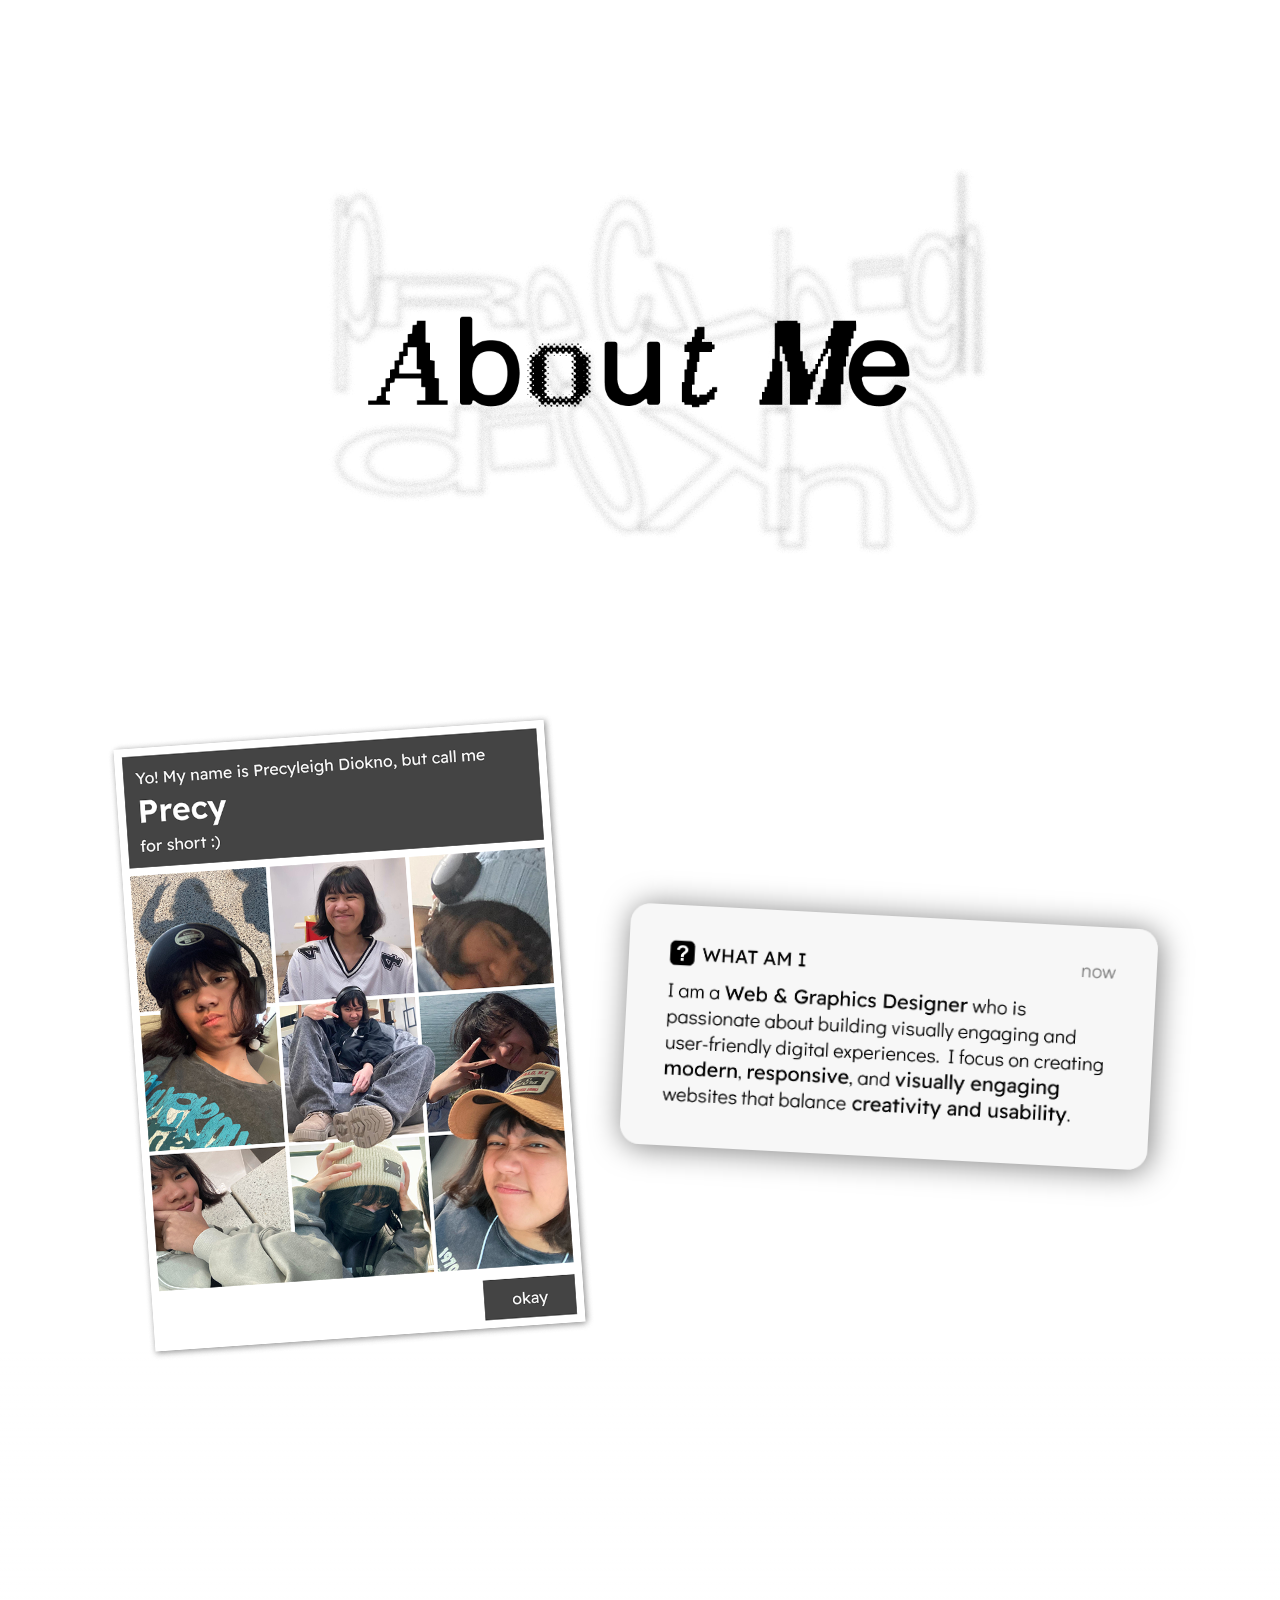
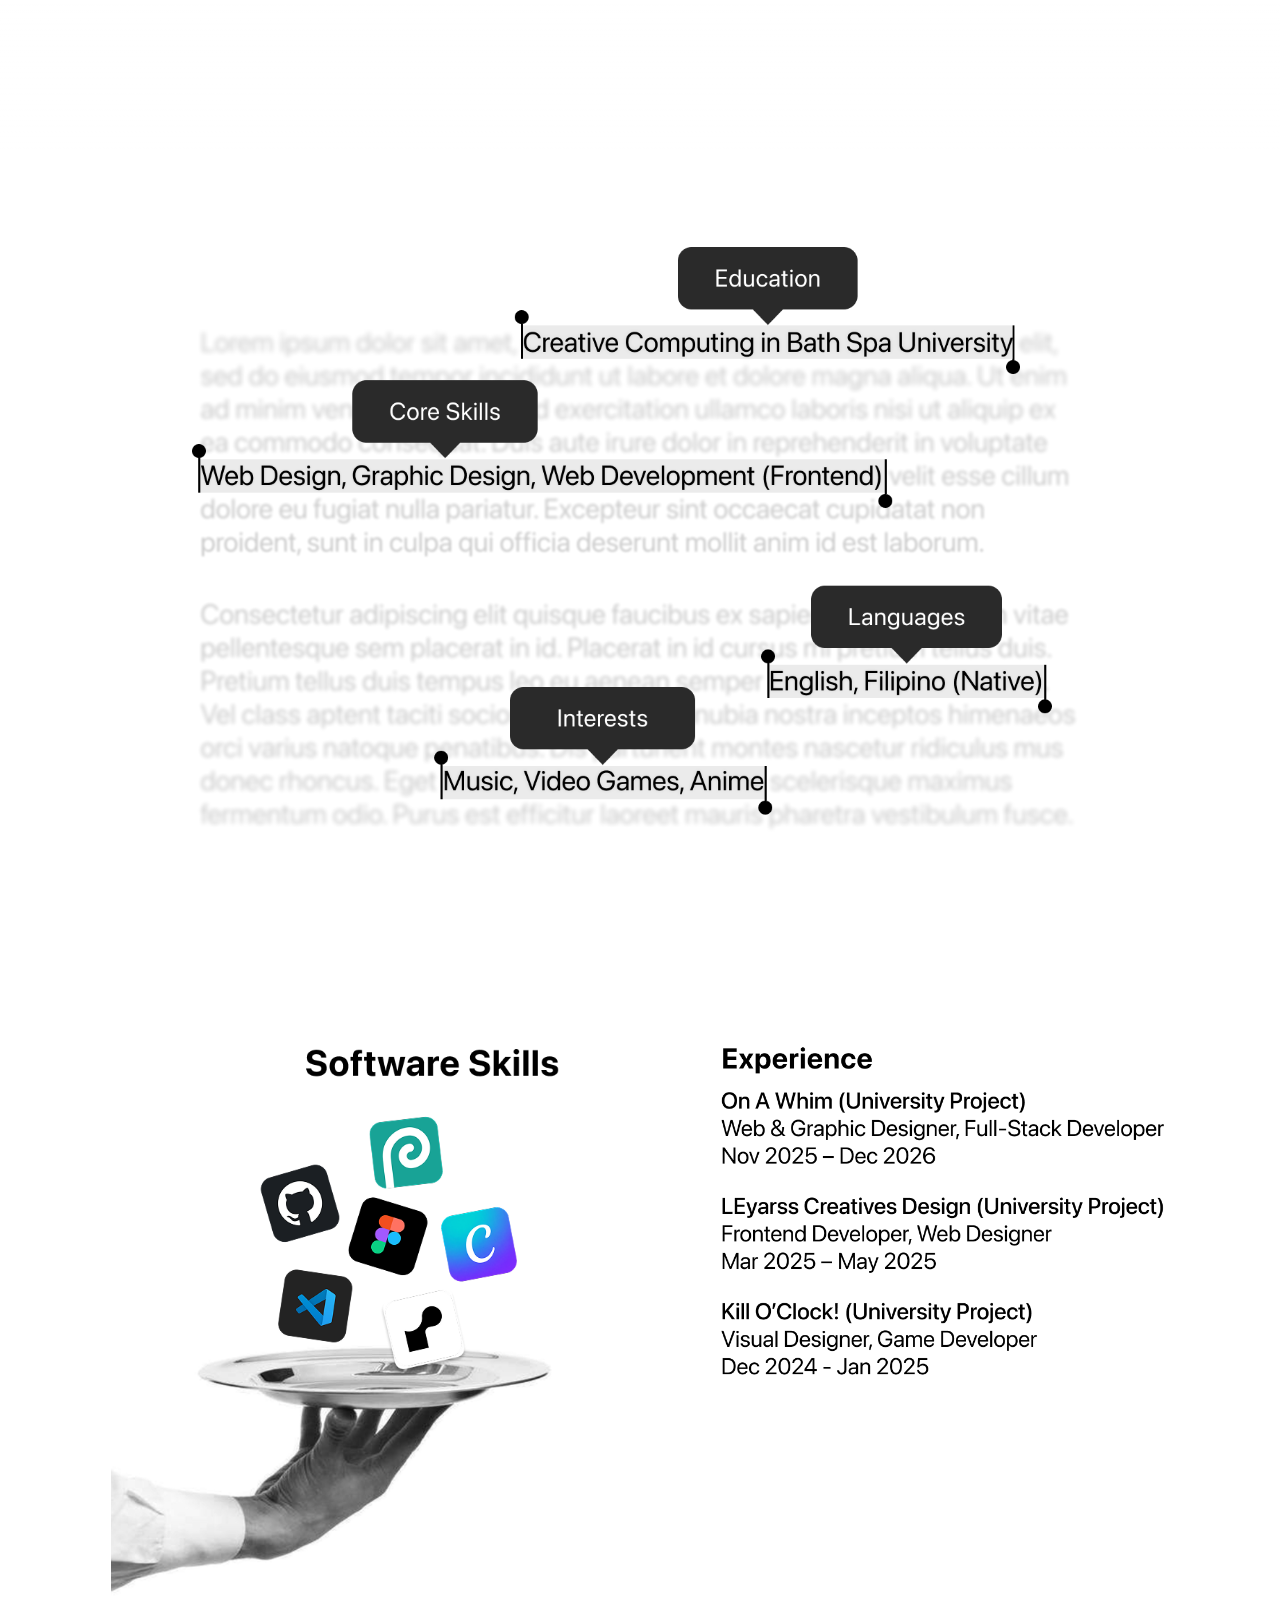
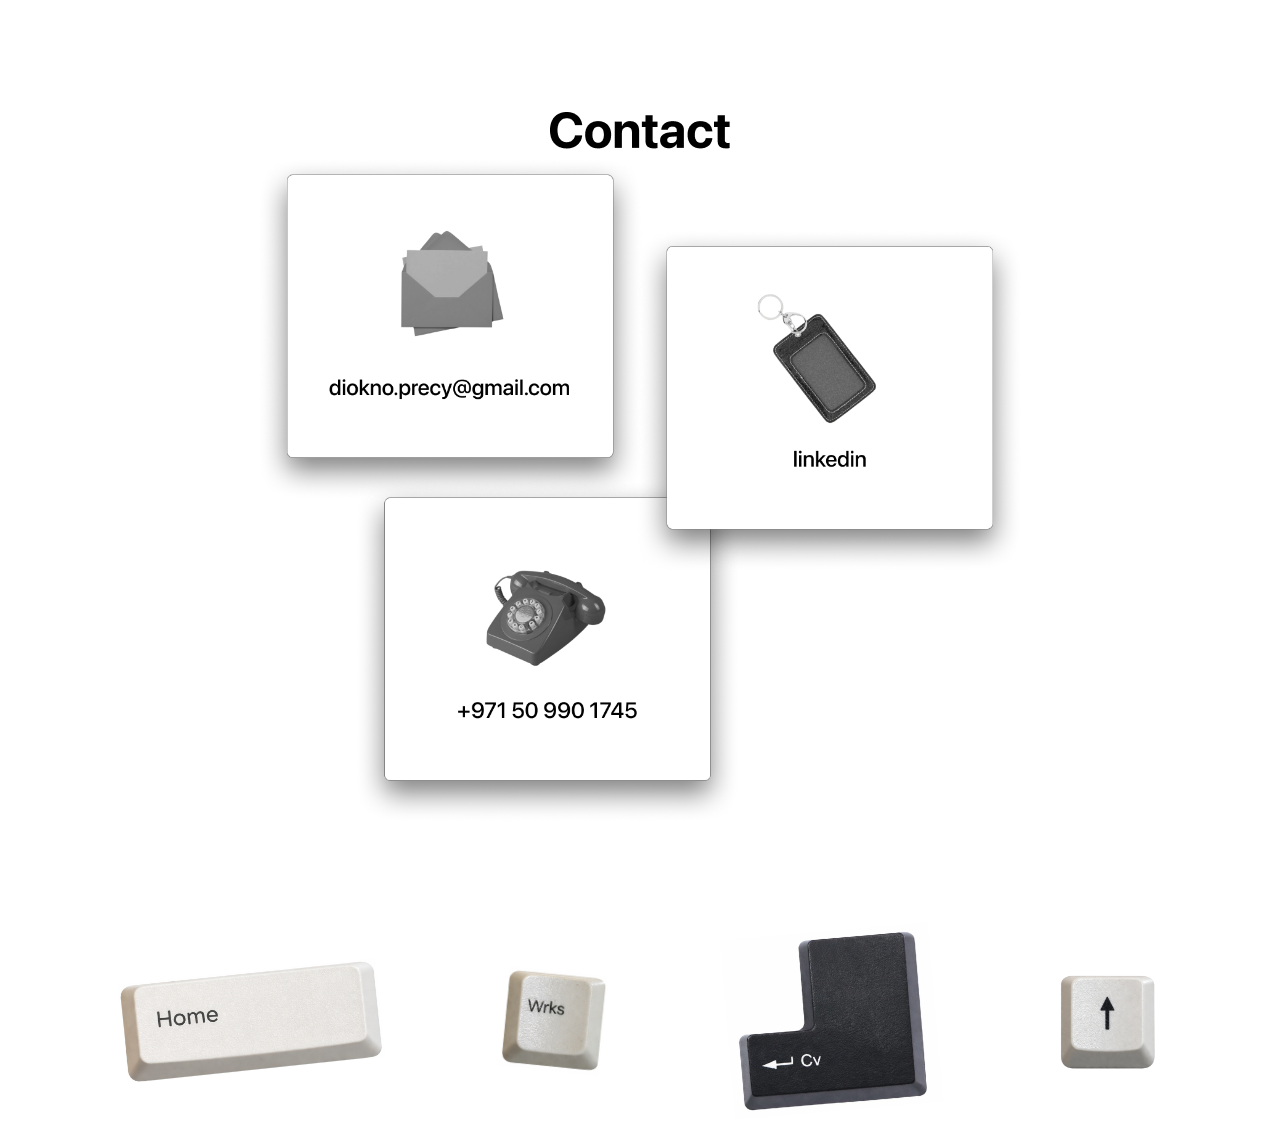
==== abt.html @ cf7980b8 "First commit" ====
<!DOCTYPE html>
<html lang="en">
<head>
    <meta charset="UTF-8">
    <meta name="viewport" content="width=device-width, initial-scale=1.0">
    <title>About Precy</title>
    <link rel="stylesheet" href="style.css">
</head>
<body>
    <div class="title abt">
        <img src="assets/about/About Me.png" id="About Me">
    </div>

    <div class="about">
        <div class="intro">
            <img src="assets/about/profile.png" class="profile">
            <img src="assets/about/what.png" class="whatami">
        </div>

        <div class="gradient-breaker"></div>

        <div class="etc">
            <div class="par">
                <img src="assets/about/par.png" alt="">
            </div>

            <div class="soft-exp">
                <img src="assets/about/Software Skills.png" alt="" class="soft">
                <img src="assets/about/Experiences.png" alt="" class="exp">
            </div>

            <div class="contact">
                <img src="assets/about/Contact.png" alt="">
                <div class="contacts">
                    <a href="http://linkedin.com/in/precyleigh-diokno-12140832b" target="_blank"><img src="assets/about/contacts2.png" alt=""></a>
                </div>
            </div>
        </div>
    </div>

    <div class="menu">
        <div>
            <a href="index.html"><img src="assets/menu/home.png" alt="home btn" class="btn-abt"></a>
        </div>
        <div>
            <a href="wrks.html"><img src="assets/menu/wrks.png" alt="works btn" class="btn-wrks"></a>
        </div>
        <div>
            <img src="assets/menu/cv.png" alt="cv btn" class="btn-cv">
        </div>
        <div>
            <a href="#"><img src="assets/menu/up.png" alt="cv btn" class="btn-up"></a>
        </div>
    </div>
</body>
</html>
---- style.css ----
@font-face {
  font-family: "SF Pro Display Regular";
  src: url("assets/fonts/SFPRODISPLAYREGULAR.OTF");
}
@font-face {
  font-family: "SF Pro Display Medium";
  src: url("assets/fonts/SFPRODISPLAYMEDIUM.OTF");
}
body {
  overflow-x: hidden;
}
body img {
  user-select: none;
  -webkit-user-drag: none;
  -moz-user-select: none;
  -webkit-user-select: none;
  -ms-user-select: none;
}

body, p, a, h1, h2 {
  margin: 0;
  padding: 0;
  font-family: "SF Pro Display Regular";
  font-size: 30px;
  color: black;
  text-decoration: none;
}

html {
  scroll-behavior: smooth;
}

::-webkit-scrollbar {
  width: 5px;
}

::-webkit-scrollbar-thumb {
  background: black;
}

::-webkit-scrollbar-track {
  border: 1px solid black;
}

::-moz-selection {
  background: lightgray;
  color: gray;
}

::selection {
  background: lightgray;
  color: gray;
}

.scroll-progress {
  position: fixed;
  inset: 0;
  width: 100%;
  height: 4px;
  z-index: 1000;
}
.scroll-progress .progress-bar {
  width: 0%;
  height: 100%;
  background: black;
  transition: width 0.1s ease;
}

.title img, .menu img, .abt img {
  width: 100%;
}

.menu {
  display: flex;
  justify-content: space-evenly;
  align-items: center;
  padding: 100px 0 30px;
  background-color: white;
}
.menu div {
  cursor: pointer;
}
.menu div:hover img {
  scale: 1.2;
}
.menu div:hover .btn-abt {
  rotate: 4deg;
}
.menu div:hover .btn-wrks {
  rotate: -3deg;
}
.menu div:hover .btn-cv {
  rotate: 2deg;
}
.menu img {
  height: 100px;
}
.menu .btn-abt {
  rotate: -6deg;
}
.menu .btn-wrks {
  rotate: 6deg;
}
.menu .btn-cv {
  height: 180px;
  rotate: -5deg;
}

.menu.home {
  margin: 50px 0 100px;
}

.abt {
  position: sticky;
  top: 0;
  z-index: -5;
}

.about {
  text-align: center;
}
.about .par img {
  width: 70%;
}
.about .contacts img {
  width: 60%;
}
.about .intro, .about .soft-exp {
  display: flex;
  justify-content: center;
  align-items: center;
  gap: 50px;
}
.about .intro img, .about .soft-exp img {
  width: 35%;
}
.about .intro .profile {
  rotate: -4deg;
}
.about .intro .whatami {
  rotate: 3deg;
  background-color: rgba(240, 240, 240, 0.5);
  backdrop-filter: blur(6px);
  box-shadow: 2px 2px 30px rgba(0, 0, 0, 0.5);
  border-radius: 20px;
  padding: 30px 40px 40px;
}
.about .etc {
  background-image: linear-gradient(rgba(255, 255, 255, 0) 0%, rgba(255, 255, 255, 0.9) 10%, rgb(255, 255, 255) 15%);
  padding-top: 500px;
}
.about .soft-exp {
  margin: 200px 0 100px;
  align-items: start;
  justify-content: space-evenly;
}
.about .contacts {
  position: relative;
}
.about .contacts a {
  font-family: "SF Pro Display Medium";
  text-decoration: underline;
}
.about .email, .about .linkedin, .about .number {
  position: absolute;
  font-family: "SF Pro Display Medium";
  background-color: white;
}
.about .email {
  left: 227px;
  top: 323px;
}
.about .linkedin {
  right: 591px;
  top: 472px;
}
.about .number {
  left: 665px;
  bottom: 175px;
}

.works, .work-contents-list, #websites, #posters, #visuals {
  background-color: white;
}

.work-contents-list {
  border: 1px solid black;
  border-radius: 30px;
  width: 700px;
  display: flex;
  justify-self: center;
  flex-direction: column;
  padding: 40px 0 50px;
  margin-bottom: 100px;
}
.work-contents-list .searchbar {
  margin: 0 50px 20px;
  padding-bottom: 30px;
  border-bottom: 1px solid black;
  display: flex;
  justify-content: space-between;
}
.work-contents-list div:not(.searchbar) {
  padding: 5px 50px;
}
.work-contents-list div:not(.searchbar):hover {
  cursor: pointer;
  background-color: rgb(228, 228, 228);
}

#websites h1, #posters h1, #visuals h1 {
  text-align: center;
  padding: 50px 0;
}

.horizontal-section-wrapper {
  background-color: white;
  position: relative;
  scrollbar-width: none;
  padding-left: 100px;
}
.horizontal-section-wrapper .sticky-wrapper {
  position: sticky;
  top: 0;
  height: 100vh;
  display: flex;
  flex-direction: row;
  gap: 20px;
}
.horizontal-section-wrapper .sticky-wrapper .sticky-content {
  min-width: 100vw;
  height: 100vh;
  display: flex;
  align-items: center;
  gap: 30px;
}
.horizontal-section-wrapper .sticky-wrapper .sticky-content .work-img {
  text-align: center;
  transition: 0.3s ease;
}
.horizontal-section-wrapper .sticky-wrapper .sticky-content .work-name {
  font-family: "SF Pro Display Medium";
}

.horizontal-section-wrapper.websites .sticky-content,
.horizontal-section-wrapper.visuals .sticky-content {
  margin: 0 50px;
}
.horizontal-section-wrapper.websites img,
.horizontal-section-wrapper.visuals img {
  height: 500px;
  width: auto;
  border-radius: 20px;
  box-shadow: 2px 2px 20px rgba(0, 0, 0, 0.5);
}

.horizontal-section-wrapper.websites {
  height: 1000vh;
}
.horizontal-section-wrapper.websites .work-img:hover {
  transform: scale(1.02);
}

.horizontal-section-wrapper.posters {
  height: 400vh;
}
.horizontal-section-wrapper.posters .sticky-wrapper {
  display: flex;
  flex-direction: row;
  gap: 40px;
  align-items: center;
  height: 100vh;
}
.horizontal-section-wrapper.posters .sticky-content {
  min-width: auto !important;
  width: auto;
  flex: 0 0 auto;
  display: inline-flex;
  align-items: center;
  justify-content: center;
  height: auto;
}
.horizontal-section-wrapper.posters .sticky-content.portrait .work-img img {
  height: 500px;
}
.horizontal-section-wrapper.posters .sticky-content.square .work-img img {
  height: 400px;
}
.horizontal-section-wrapper.posters .work-img {
  display: inline-block;
  width: auto;
}
.horizontal-section-wrapper.posters .work-img img {
  height: 300px;
  width: auto;
  -o-object-fit: contain;
     object-fit: contain;
  display: block;
  transition: transform 0.3s ease;
}
.horizontal-section-wrapper.posters .work-img img:hover {
  transform: scale(1.05);
  box-shadow: 1px 1px 10px rgba(0, 0, 0, 0.5);
}

.horizontal-section-wrapper.visuals {
  height: 500vh;
}
.horizontal-section-wrapper.visuals .sticky-wrapper .sticky-content {
  min-width: 100vw;
  width: 100vw;
  display: flex;
  align-items: center;
  justify-content: center;
  gap: 30px;
}
.horizontal-section-wrapper.visuals .sticky-wrapper .sticky-content .work-img {
  flex-shrink: 0;
  width: auto;
}
.horizontal-section-wrapper.visuals .sticky-wrapper .sticky-content .work-img img {
  height: 500px;
  width: auto;
  -o-object-fit: contain;
     object-fit: contain;
}
.horizontal-section-wrapper.visuals .sticky-wrapper .sticky-content:first-of-type .work-img:hover {
  transform: scale(1.03);
}
.horizontal-section-wrapper.visuals .sticky-wrapper .sticky-content:last-of-type .work-info {
  width: 600px;
}/*# sourceMappingURL=style.css.map */
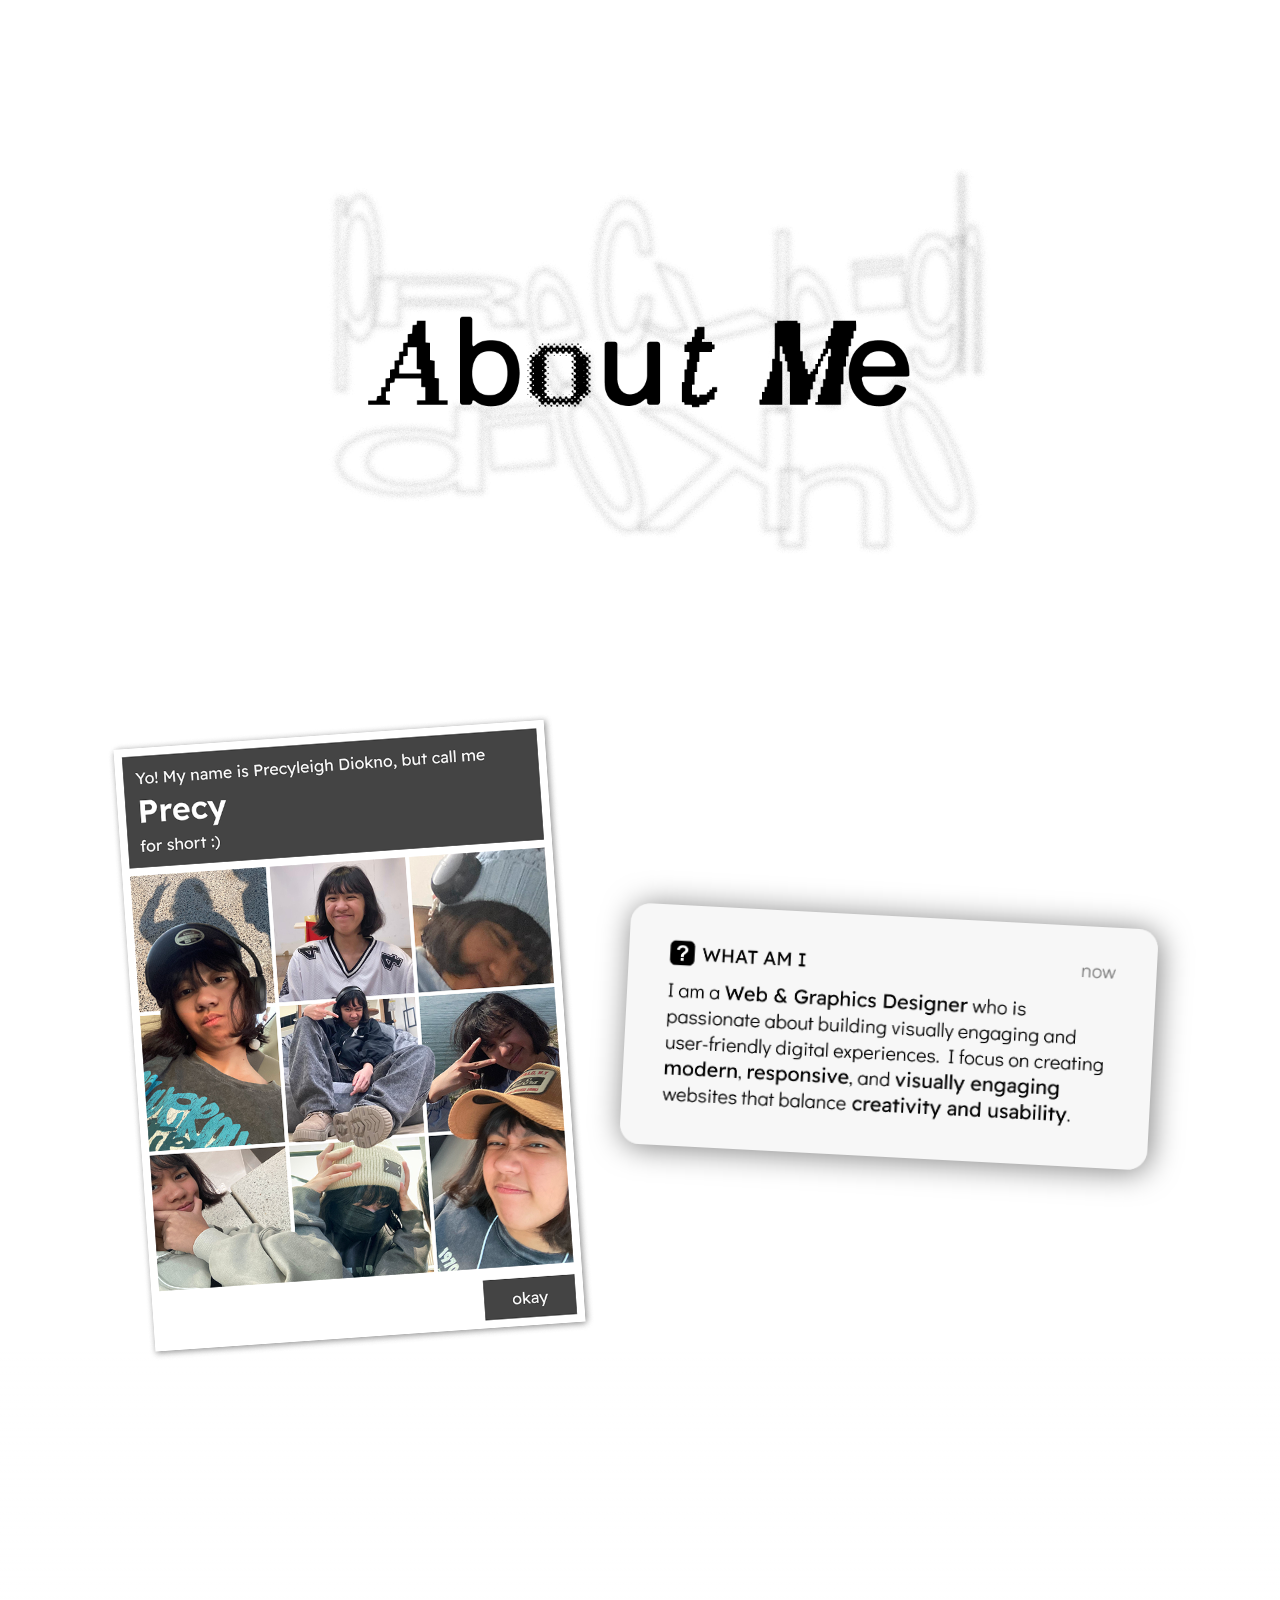
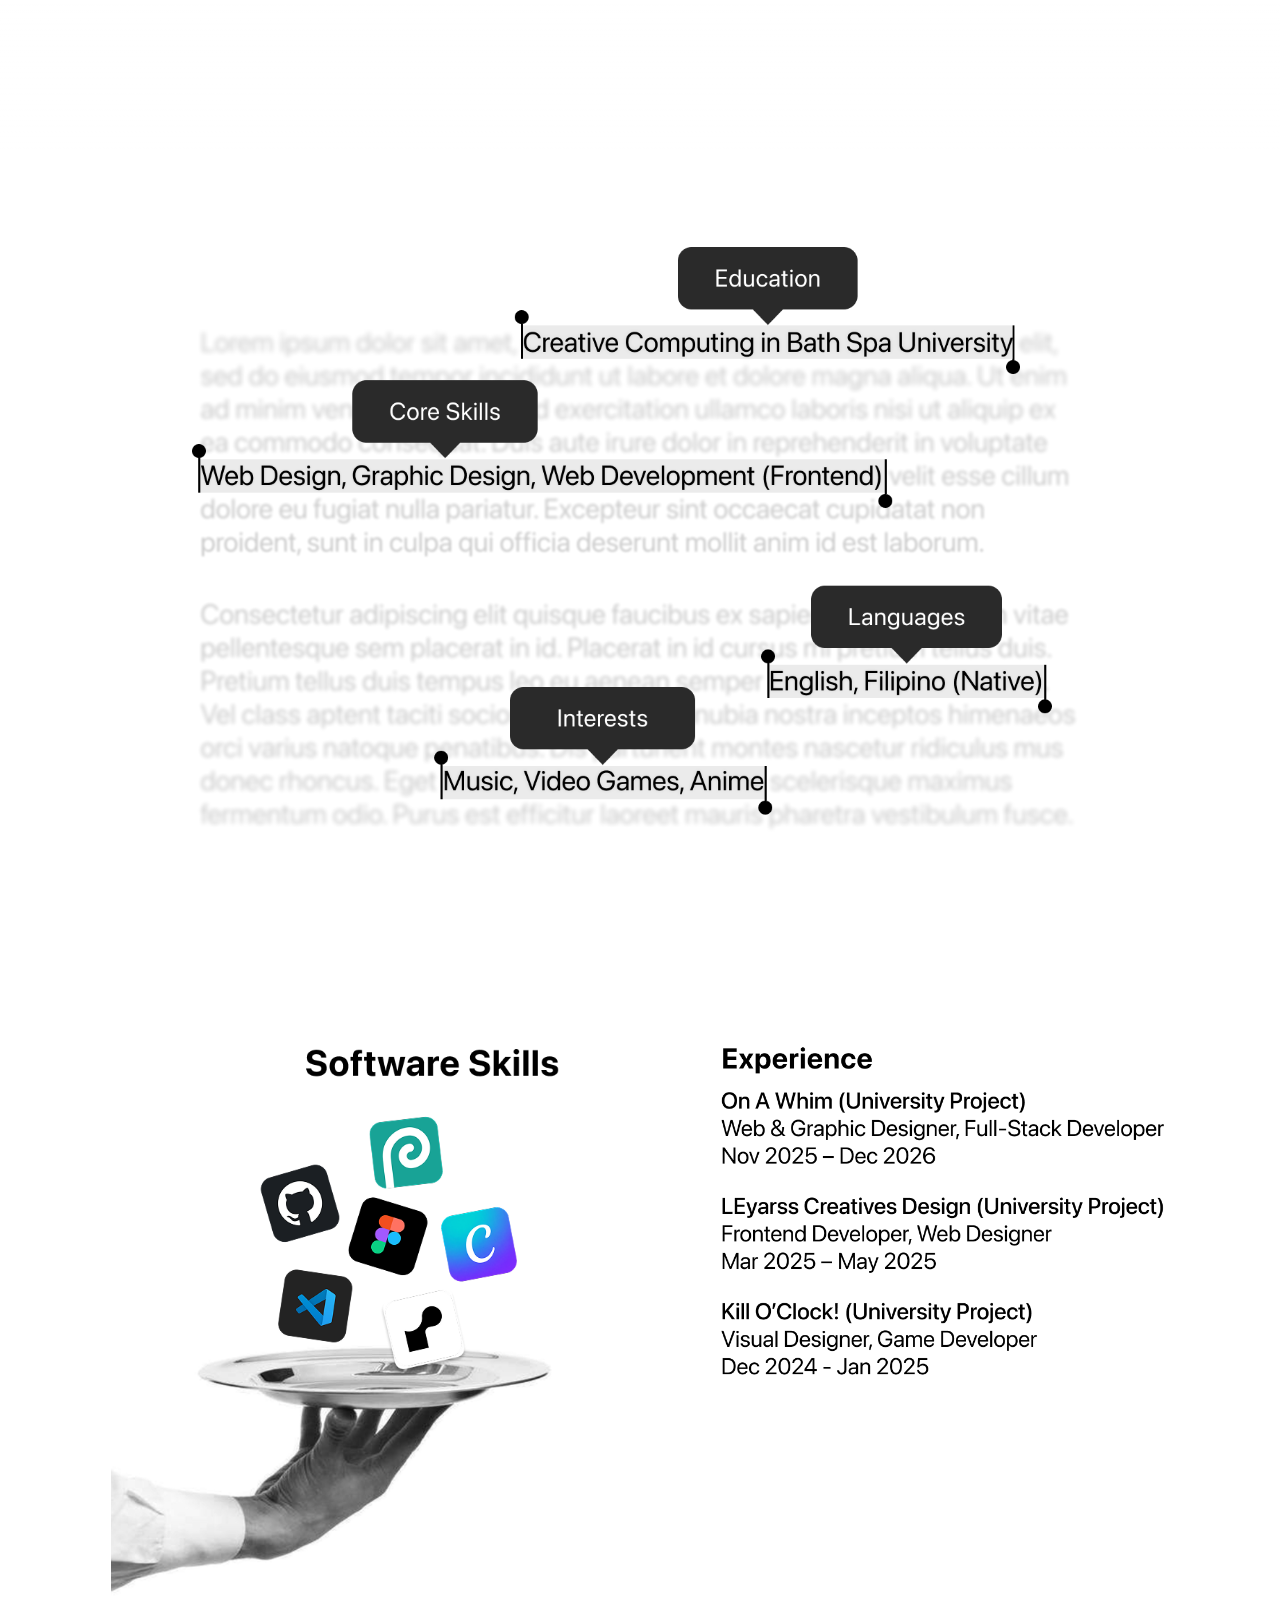
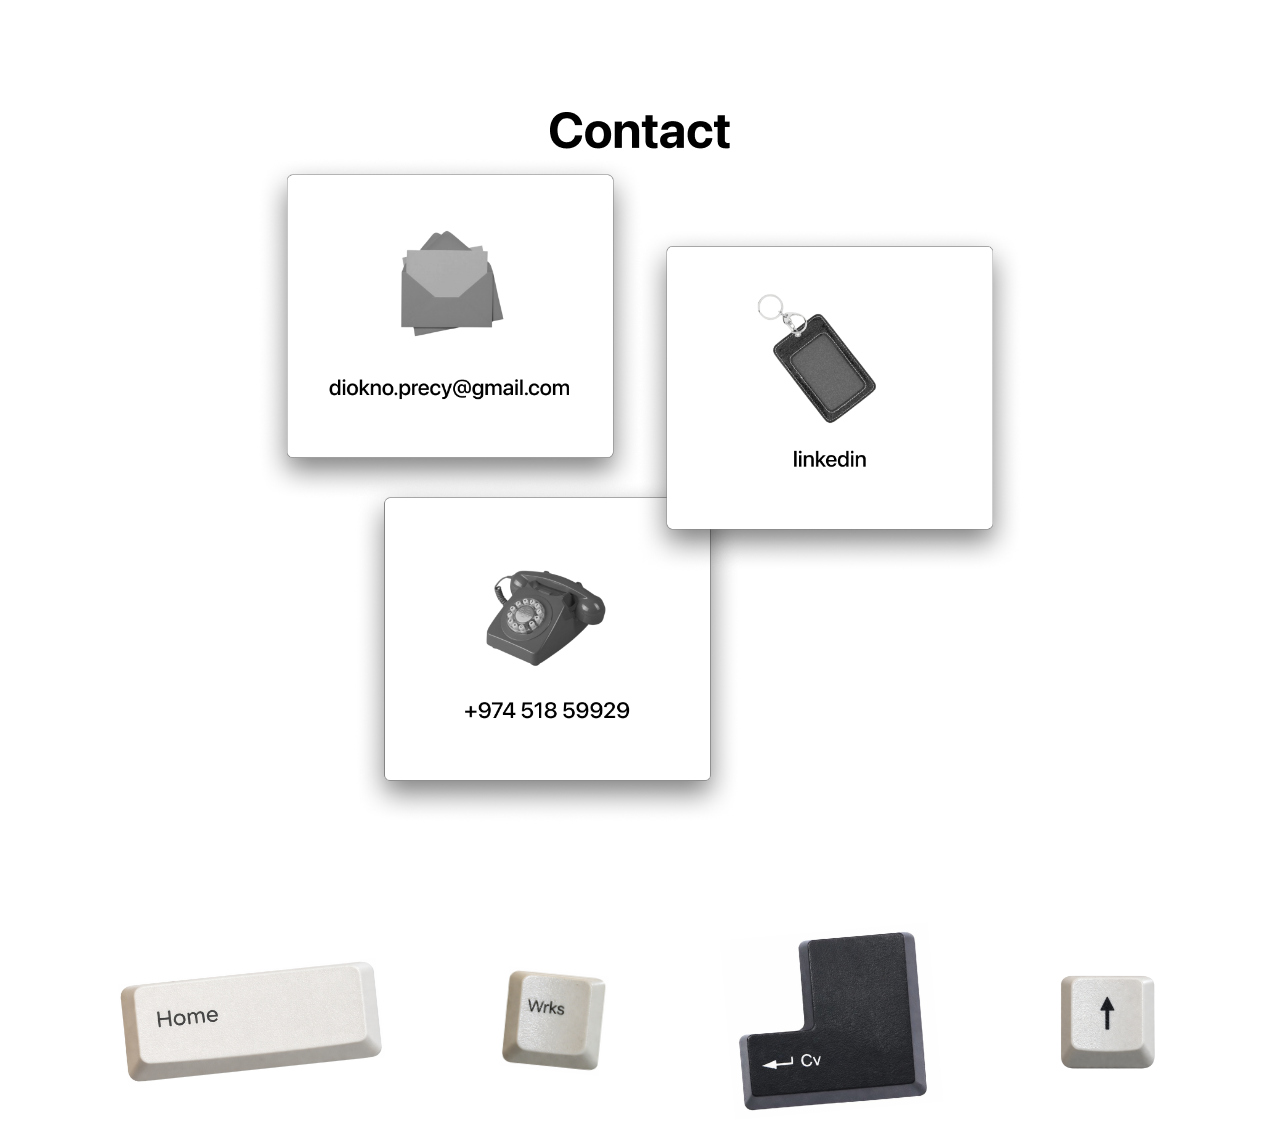
==== commit 086b381a: "updated cv and contact no." ====
--- a/abt.html
+++ b/abt.html
@@ -5,6 +5,7 @@
     <meta name="viewport" content="width=device-width, initial-scale=1.0">
     <title>About Precy</title>
     <link rel="stylesheet" href="style.css">
+    <link rel="icon" type="image--" href="assets/web icon.png">
 </head>
 <body>
     <div class="title abt">
@@ -46,7 +47,7 @@
             <a href="wrks.html"><img src="assets/menu/wrks.png" alt="works btn" class="btn-wrks"></a>
         </div>
         <div>
-            <img src="assets/menu/cv.png" alt="cv btn" class="btn-cv">
+            <a href="https://drive.google.com/file/d/18xVCtbltTomNPmmmkl_3h0RVlZi6tMw8/view?usp=sharing" target="_blank"><img src="assets/menu/cv.png" alt="cv btn" class="btn-cv"></a>
         </div>
         <div>
             <a href="#"><img src="assets/menu/up.png" alt="cv btn" class="btn-up"></a>
